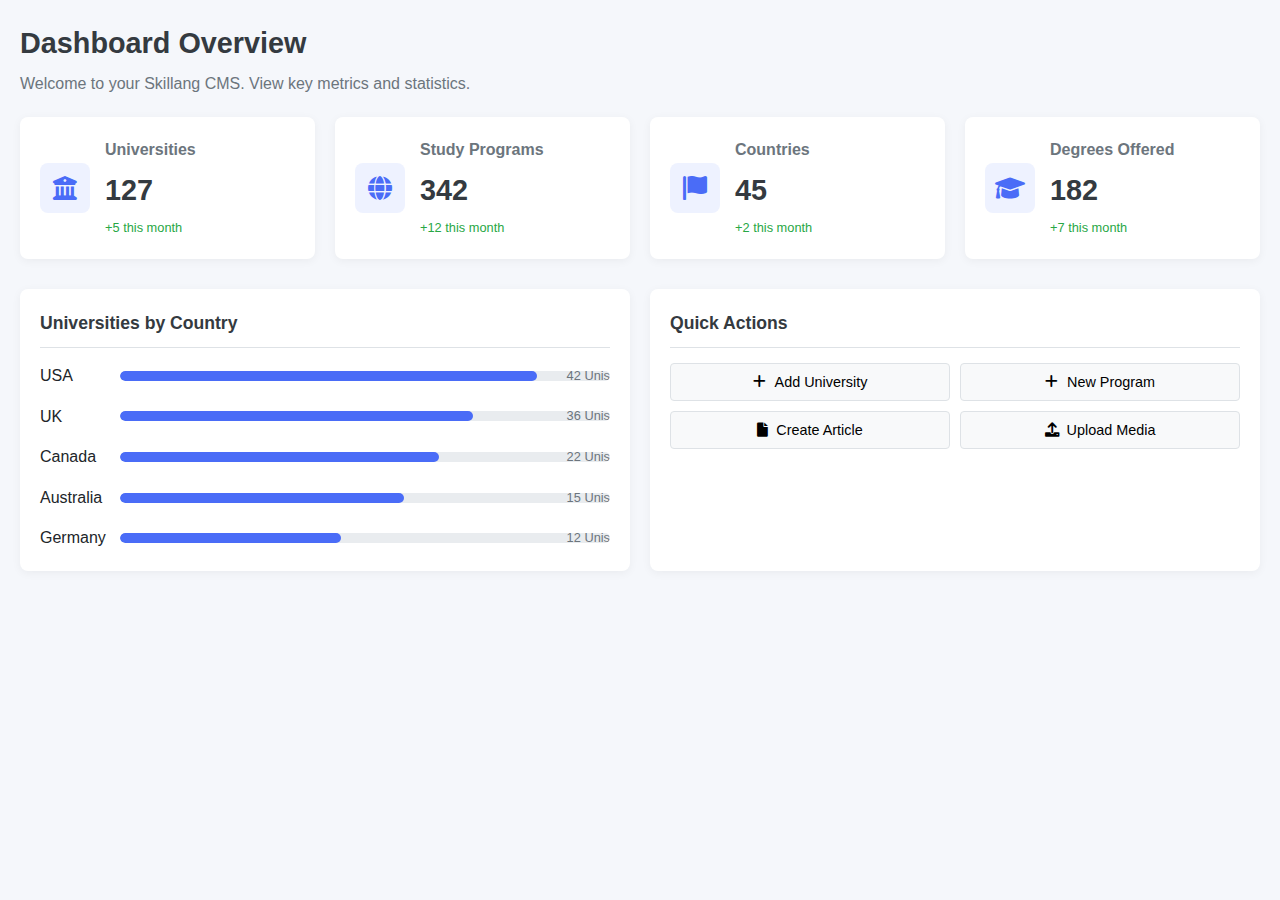
==== dashbaord.html @ cc2b6ac3 "first commit" ====
<!DOCTYPE html>
<html lang="en">
<head>
    <meta charset="UTF-8">
    <title>Dashboard</title>
    <link rel="stylesheet" href="./css/styles.css">
    <link rel="stylesheet" href="https://cdnjs.cloudflare.com/ajax/libs/font-awesome/6.0.0/css/all.min.css">
    
    <link rel="stylesheet" href="./dashboard.css">
</head>
<body>
    <section id="dashboard" class="content-section active">
                <div class="section-header">
                    <h1>Dashboard Overview</h1>
                    <p>Welcome to your Skillang CMS. View key metrics and statistics.</p>
                </div>
                
                <div class="metrics-container">
                    <div class="metric-card">
                        <div class="metric-icon"><i class="fas fa-university"></i></div>
                        <div class="metric-details">
                            <h3>Universities</h3>
                            <p class="metric-value">127</p>
                            <p class="metric-change positive">+5 this month</p>
                        </div>
                    </div>
                    <div class="metric-card">
                        <div class="metric-icon"><i class="fas fa-globe"></i></div>
                        <div class="metric-details">
                            <h3>Study Programs</h3>
                            <p class="metric-value">342</p>
                            <p class="metric-change positive">+12 this month</p>
                        </div>
                    </div>
                    <div class="metric-card">
                        <div class="metric-icon"><i class="fas fa-flag"></i></div>
                        <div class="metric-details">
                            <h3>Countries</h3>
                            <p class="metric-value">45</p>
                            <p class="metric-change positive">+2 this month</p>
                        </div>
                    </div>
                    <div class="metric-card">
                        <div class="metric-icon"><i class="fas fa-graduation-cap"></i></div>
                        <div class="metric-details">
                            <h3>Degrees Offered</h3>
                            <p class="metric-value">182</p>
                            <p class="metric-change positive">+7 this month</p>
                        </div>
                    </div>
                </div>

                <div class="dashboard-grid">
                    <div class="grid-item countries-overview">
                        <h3>Universities by Country</h3>
                        <div class="country-stats">
                            <div class="country-item">
                                <div class="country-name">USA</div>
                                <div class="country-bar">
                                    <div class="bar-fill" style="width: 85%;"></div>
                                    <span class="bar-value">42 Unis</span>
                                </div>
                            </div>
                            <div class="country-item">
                                <div class="country-name">UK</div>
                                <div class="country-bar">
                                    <div class="bar-fill" style="width: 72%;"></div>
                                    <span class="bar-value">36 Unis</span>
                                </div>
                            </div>
                            <div class="country-item">
                                <div class="country-name">Canada</div>
                                <div class="country-bar">
                                    <div class="bar-fill" style="width: 65%;"></div>
                                    <span class="bar-value">22 Unis</span>
                                </div>
                            </div>
                            <div class="country-item">
                                <div class="country-name">Australia</div>
                                <div class="country-bar">
                                    <div class="bar-fill" style="width: 58%;"></div>
                                    <span class="bar-value">15 Unis</span>
                                </div>
                            </div>
                            <div class="country-item">
                                <div class="country-name">Germany</div>
                                <div class="country-bar">
                                    <div class="bar-fill" style="width: 45%;"></div>
                                    <span class="bar-value">12 Unis</span>
                                </div>
                            </div>
                        </div>
                    </div>

                    <div class="grid-item quick-actions">
                        <h3>Quick Actions</h3>
                        <div class="action-buttons">
                            <button class="action-btn"><i class="fas fa-plus"></i> Add University</button>
                            <button class="action-btn"><i class="fas fa-plus"></i> New Program</button>
                            <button class="action-btn"><i class="fas fa-file"></i> Create Article</button>
                            <button class="action-btn"><i class="fas fa-upload"></i> Upload Media</button>
                        </div>
                    </div>
                </div>
            </section>
</body>
</html>
---- css/styles.css ----
/* Reset and Base Styles */
* {
    margin: 0;
    padding: 0;
    box-sizing: border-box;
    font-family: 'Segoe UI', Tahoma, Geneva, Verdana, sans-serif;
}

:root {
    --primary-color: #4a6cf7;
    --primary-light: #eef2ff;
    --secondary-color: #6c757d;
    --success-color: #28a745;
    --danger-color: #dc3545;
    --warning-color: #ffc107;
    --info-color: #17a2b8;
    --dark-color: #343a40;
    --light-color: #f8f9fa;
    --gray-color: #e9ecef;
    --border-color: #dee2e6;
    --text-color: #212529;
    --sidebar-width: 260px;
    --sidebar-collapsed-width: 70px;
    --header-height: 60px;
    --transition-speed: 0.3s;
}

body {
    background-color: #f5f7fb;
    color: var(--text-color);
    line-height: 1.6;
}

.container {
    display: flex;
    min-height: 100vh;
}


.action-buttons {
    display: grid;
    grid-template-columns: repeat(2, 1fr);
    gap: 10px;
}

.action-btn {
    padding: 10px 15px;
    background-color: var(--light-color);
    border: 1px solid var(--border-color);
    border-radius: 4px;
    cursor: pointer;
    font-size: 0.9rem;
    transition: all 0.2s;
    display: flex;
    align-items: center;
    justify-content: center;
}

.action-btn i {
    margin-right: 8px;
}

.action-btn:hover {
    background-color: var(--gray-color);
}

.action-btn.primary {
    background-color: var(--primary-color);
    color: white;
    border-color: var(--primary-color);
}

.action-btn.primary:hover {
    background-color: #3a57d1;
}

.section-actions {
    display: flex;
    gap: 10px;
    margin-bottom: 20px;
}

/* Sidebar Styles */
.sidebar {
    width: var(--sidebar-width);
    background-color: #ffffff;
    box-shadow: 0 0 15px rgba(0, 0, 0, 0.05);
    position: fixed;
    height: 100vh;
    transition: width var(--transition-speed);
    display: flex;
    flex-direction: column;
    z-index: 1000;
}

.sidebar.collapsed {
    width: var(--sidebar-collapsed-width);
}

.sidebar-header {
    padding: 20px;
    display: flex;
    align-items: center;
    justify-content: space-between;
    border-bottom: 1px solid var(--border-color);
}

.sidebar-header h2 {
    color: var(--primary-color);
    font-size: 1.5rem;
    transition: opacity var(--transition-speed);
}

.sidebar.collapsed .sidebar-header h2 {
    opacity: 0;
    width: 0;
    height: 0;
    overflow: hidden;
}

.toggle-btn {
    background: transparent;
    border: none;
    color: var(--secondary-color);
    font-size: 1.2rem;
    cursor: pointer;
}

.sidebar-menu {
    padding: 15px 0;
    overflow-y: auto;
    flex-grow: 1;
}

.sidebar-menu ul {
    list-style-type: none;
}

.sidebar-menu > ul > li {
    margin-bottom: 5px;
    transition: all var(--transition-speed);
}

.sidebar-menu > ul > li > a {
    display: flex;
    align-items: center;
    padding: 12px 20px;
    color: var(--secondary-color);
    text-decoration: none;
    transition: all var(--transition-speed);
}

.sidebar-menu > ul > li > a > i {
    margin-right: 15px;
    width: 20px;
    text-align: center;
}

.sidebar.collapsed .sidebar-menu > ul > li > a {
    padding: 12px 0;
    justify-content: center;
}

.sidebar.collapsed .sidebar-menu > ul > li > a > i {
    margin-right: 0;
}

.sidebar-menu > ul > li.active > a,
.sidebar-menu > ul > li > a:hover {
    color: var(--primary-color);
    background-color: var(--primary-light);
}

.sidebar-menu > ul > li > a > span {
    transition: opacity var(--transition-speed);
}

.sidebar.collapsed .sidebar-menu > ul > li > a > span {
    opacity: 0;
    width: 0;
    height: 0;
    overflow: hidden;
}

.submenu {
    padding-left: 35px;
    max-height: 0;
    overflow: hidden;
    transition: max-height var(--transition-speed);
}

.sidebar-menu > ul > li.active .submenu {
    max-height: 500px;
}

.sidebar.collapsed .submenu {
    display: none;
}

.submenu li {
    margin: 5px 0;
}

.submenu li a {
    color: var(--secondary-color);
    text-decoration: none;
    display: block;
    padding: 8px 10px;
    transition: all var(--transition-speed);
}

.submenu li a:hover {
    color: var(--primary-color);
}

.sidebar-footer {
    padding: 15px 20px;
    border-top: 1px solid var(--border-color);
    transition: all var(--transition-speed);
}

.user-info {
    display: flex;
    align-items: center;
    margin-bottom: 15px;
}

.user-avatar {
    width: 40px;
    height: 40px;
    border-radius: 50%;
    margin-right: 10px;
    object-fit: cover;
}

.user-details {
    transition: opacity var(--transition-speed);
}

.user-name {
    font-weight: 600;
    font-size: 0.9rem;
}

.user-role {
    font-size: 0.8rem;
    color: var(--secondary-color);
}

.sidebar.collapsed .user-details,
.sidebar.collapsed .logout {
    opacity: 0;
    width: 0;
    height: 0;
    overflow: hidden;
}

.logout a {
    display: flex;
    align-items: center;
    color: var(--danger-color);
    text-decoration: none;
    font-size: 0.9rem;
}

.logout a i {
    margin-right: 10px;
}

/* Main Content Styles */
body {
    font-family: Arial, sans-serif;
    margin: 0;
    padding: 0;
    display: flex;
}

.container {
    display: flex;
    width: 100%;
}
.sidebar {
    width: var(--sidebar-width);
    background-color: #ffffff;
    box-shadow: 0 0 15px rgba(0, 0, 0, 0.05);
    position: fixed;
    height: 100vh;
    transition: width var(--transition-speed);
    display: flex;
    flex-direction: column;
    z-index: 1000;
}

.sidebar.collapsed {
    width: var(--sidebar-collapsed-width);
}

.sidebar-header {
    padding: 20px;
    display: flex;
    align-items: center;
    justify-content: space-between;
    border-bottom: 1px solid var(--border-color);
}

.sidebar-header h2 {
    color: var(--primary-color);
    font-size: 1.5rem;
    transition: opacity var(--transition-speed);
}

.sidebar.collapsed .sidebar-header h2 {
    opacity: 0;
    width: 0;
    height: 0;
    overflow: hidden;
}

.toggle-btn {
    background: transparent;
    border: none;
    color: var(--secondary-color);
    font-size: 1.2rem;
    cursor: pointer;
}

.sidebar-menu {
    padding: 15px 0;
    overflow-y: auto;
    flex-grow: 1;
}

.sidebar-menu ul {
    list-style-type: none;
}

.sidebar-menu > ul > li {
    margin-bottom: 5px;
    transition: all var(--transition-speed);
}

.sidebar-menu > ul > li > a {
    display: flex;
    align-items: center;
    padding: 12px 20px;
    color: var(--secondary-color);
    text-decoration: none;
    transition: all var(--transition-speed);
}

.sidebar-menu > ul > li > a > i {
    margin-right: 15px;
    width: 20px;
    text-align: center;
}

.sidebar.collapsed .sidebar-menu > ul > li > a {
    padding: 12px 0;
    justify-content: center;
}

.sidebar.collapsed .sidebar-menu > ul > li > a > i {
    margin-right: 0;
}

.sidebar-menu > ul > li.active > a,
.sidebar-menu > ul > li > a:hover {
    color: var(--primary-color);
    background-color: var(--primary-light);
}

.sidebar-menu > ul > li > a > span {
    transition: opacity var(--transition-speed);
}

.sidebar.collapsed .sidebar-menu > ul > li > a > span {
    opacity: 0;
    width: 0;
    height: 0;
    overflow: hidden;
}

.submenu {
    padding-left: 35px;
    max-height: 0;
    overflow: hidden;
    transition: max-height var(--transition-speed);
}

.sidebar-menu > ul > li.active .submenu {
    max-height: 500px;
}

.sidebar.collapsed .submenu {
    display: none;
}

.submenu li {
    margin: 5px 0;
}

.submenu li a {
    color: var(--secondary-color);
    text-decoration: none;
    display: block;
    padding: 8px 10px;
    transition: all var(--transition-speed);
}

.submenu li a:hover {
    color: var(--primary-color);
}

.sidebar-footer {
    padding: 15px 20px;
    border-top: 1px solid var(--border-color);
    transition: all var(--transition-speed);
}

.user-info {
    display: flex;
    align-items: center;
    margin-bottom: 15px;
}

.user-avatar {
    width: 40px;
    height: 40px;
    border-radius: 50%;
    margin-right: 10px;
    object-fit: cover;
}

.user-details {
    transition: opacity var(--transition-speed);
}

.user-name {
    font-weight: 600;
    font-size: 0.9rem;
}

.user-role {
    font-size: 0.8rem;
    color: var(--secondary-color);
}

.sidebar.collapsed .user-details,
.sidebar.collapsed .logout {
    opacity: 0;
    width: 0;
    height: 0;
    overflow: hidden;
}

.logout a {
    display: flex;
    align-items: center;
    color: var(--danger-color);
    text-decoration: none;
    font-size: 0.9rem;
}

.logout a i {
    margin-right: 10px;
}

/* Main Content Styles */
.main-content {
    flex: 1;
    margin-left: var(--sidebar-width);
    transition: margin-left var(--transition-speed);
    padding: var(--header-height) 0 0 0;
}

.sidebar.collapsed ~ .main-content {
    margin-left: var(--sidebar-collapsed-width);
}

.top-header {
    position: fixed;
    top: 0;
    right: 0;
    left: var(--sidebar-width);
    height: var(--header-height);
    background-color: #ffffff;
    display: flex;
    align-items: center;
    justify-content: space-between;
    padding: 0 20px;
    box-shadow: 0 2px 5px rgba(0, 0, 0, 0.05);
    z-index: 900;
    transition: left var(--transition-speed);
}

 .pill-navigation {
            display: flex;
            gap: 10px;
            margin-bottom: 20px;
        }
        
        .pill-nav-item {
            padding: 10px 20px;
            background-color: var(--light-color);
            border-radius: 30px;
            cursor: pointer;
            font-size: 0.9rem;
            transition: all 0.2s;
        }
        
        .pill-nav-item.active {
            background-color: var(--primary-color);
            color: white;
        }
        
        .pill-nav-item:hover:not(.active) {
            background-color: var(--gray-color);
        }
        
        /* Hide submenus */
        .submenu {
            display: none;
        }

.sidebar.collapsed ~ .main-content .top-header {
    left: var(--sidebar-collapsed-width);
}
.main-content {
    /* margin-left: 250px; */
    padding: 20px;
    /* width: calc(100% - 250px); */
    /* background-color: pink !important; */
    height: 100vh;
}

iframe {
    width: 100%;
    height: 100%;
    border: none;
    
}


.top-header {
    position: fixed;
    top: 0;
    right: 0;
    left: var(--sidebar-width);
    height: var(--header-height);
    background-color: #ffffff;
    display: flex;
    align-items: center;
    justify-content: space-between;
    padding: 0 20px;
    box-shadow: 0 2px 5px rgba(0, 0, 0, 0.05);
    z-index: 900;
    transition: left var(--transition-speed);
}



.search-container {
    display: flex;
    align-items: center;
    background-color: var(--light-color);
    border-radius: 4px;
    overflow: hidden;
    width: 300px;
}

.search-container input {
    border: none;
    padding: 8px 15px;
    width: 100%;
    outline: none;
    background-color: transparent;
}

.search-container button {
    background-color: var(--primary-color);
    border: none;
    color: white;
    padding: 8px 15px;
    cursor: pointer;
}

.header-actions {
    display: flex;
    align-items: center;
}

.notification, .settings {
    position: relative;
    margin-left: 20px;
    font-size: 1.2rem;
    color: var(--secondary-color);
    cursor: pointer;
}

.badge {
    position: absolute;
    top: -5px;
    right: -5px;
    background-color: var(--danger-color);
    color: white;
    font-size: 0.7rem;
    padding: 2px 6px;
    border-radius: 50%;
}

/* Content Sections */
.content-section {
    padding: 20px;
    display: none;
}

.content-section.active {
    display: block;
    /* background-color: #17a2b8 !important; */
    width: 100% !important;
}

.section-header {
    margin-bottom: 20px;
}

.section-header h1 {
    font-size: 1.8rem;
    margin-bottom: 5px;
    color: var(--dark-color);
}

.section-header p {
    color: var(--secondary-color);
}


/* University Cards */
.university-grid {
    display: grid;
    grid-template-columns: repeat(auto-fill, minmax(300px, 1fr));
    gap: 20px;
}

.university-card {
    background-color: #ffffff;
    border-radius: 8px;
    overflow: hidden;
    box-shadow: 0 2px 10px rgba(0, 0, 0, 0.05);
    transition: all 0.3s;
}

.university-card:hover {
    transform: translateY(-5px);
    box-shadow: 0 5px 15px rgba(0, 0, 0, 0.1);
}

.university-header {
    padding: 20px;
    display: flex;
    justify-content: space-between;
    border-bottom: 1px solid var(--border-color);
}

.university-logo {
    width: 100%;
    height: 100%;
    object-fit: cover;
    border-radius: 4px;
}

.university-actions {
    display: flex;
    flex-direction: column;
    gap: 5px;
}

.btn-edit, .btn-delete {
    width: 32px;
    height: 32px;
    border-radius: 4px;
    border: none;
    /* display: flex;
    align-items: center;
    justify-content: center; */
    cursor: pointer;
    transition: all 0.2s;
    z-index: 9;
}

.btn-edit {
    background-color: var(--info-color);
    color: white;
}

.btn-delete {
    background-color: var(--danger-color);
    color: white;
}

.university-body {
    padding: 20px;
}

.university-name {
    font-size: 1.2rem;
    margin-bottom: 5px;
}

.university-location {
    color: var(--secondary-color);
    font-size: 0.9rem;
    margin-bottom: 15px;
}

.university-stats {
    display: flex;
    gap: 20px;
}

.stat-item {
    display: flex;
    flex-direction: column;
    align-items: center;
}

.stat-value {
    font-weight: 600;
    font-size: 1.2rem;
}

.stat-label {
    font-size: 0.8rem;
    color: var(--secondary-color);
}

.university-footer {
    padding: 15px 20px;
    border-top: 1px solid var(--border-color);
    display: flex;
    justify-content: center;
}

.view-details {
    background-color: var(--primary-light);
    color: var(--primary-color);
    border: none;
    padding: 8px 15px;
    border-radius: 4px;
    cursor: pointer;
    transition: all 0.2s;
}

.view-details:hover {
    background-color: var(--primary-color);
    color: white;
}

/* Placeholder content */
.placeholder-content {
    background-color: #ffffff;
    border-radius: 8px;
    padding: 50px;
    /* text-align: center; */
    color: var(--secondary-color);
    box-shadow: 0 2px 10px rgba(0, 0, 0, 0.05);
}

/* Responsive Adjustments */
@media (max-width: 1200px) {
    .dashboard-grid {
        grid-template-columns: 1fr;
    }
}

@media (max-width: 992px) {
    .sidebar {
        width: var(--sidebar-collapsed-width);
    }
    
    .sidebar.collapsed {
        width: 0;
        overflow: hidden;
    }
    
    .main-content {
        margin-left: var(--sidebar-collapsed-width);
    }
    
    .sidebar.collapsed ~ .main-content {
        margin-left: 0;
    }
    
    .top-header {
        left: var(--sidebar-collapsed-width);
    }
    
    .sidebar.collapsed ~ .main-content .top-header {
        left: 0;
    }
    
    .sidebar .sidebar-header h2,
    .sidebar .sidebar-menu > ul > li > a > span,
    .sidebar .user-details,
    .sidebar .logout {
        opacity: 0;
        width: 0;
        height: 0;
        overflow: hidden;
    }
    
    .sidebar .sidebar-menu > ul > li > a {
        padding: 12px 0;
        justify-content: center;
    }
    
    .sidebar .sidebar-menu > ul > li > a > i {
        margin-right: 0;
    }
    
    .sidebar .submenu {
        display: none;
    }
}

@media (max-width: 768px) {
    .search-container {
        width: 200px;
    }
    
    .metrics-container {
        grid-template-columns: 1fr;
    }
}

@media (max-width: 576px) {
    .section-actions {
        flex-direction: column;
    }
    
    .search-container {
        width: 150px;
    }
}
---- dashboard.css ----
.metrics-container {
    display: grid;
    grid-template-columns: repeat(auto-fill, minmax(250px, 1fr));
    gap: 20px;
    margin-bottom: 30px;
}

.metric-card {
    background-color: #ffffff;
    border-radius: 8px;
    padding: 20px;
    box-shadow: 0 2px 10px rgba(0, 0, 0, 0.05);
    display: flex;
    align-items: center;
}

.metric-icon {
    width: 50px;
    height: 50px;
    background-color: var(--primary-light);
    border-radius: 8px;
    display: flex;
    align-items: center;
    justify-content: center;
    margin-right: 15px;
    color: var(--primary-color);
    font-size: 1.5rem;
}

.metric-details {
    flex-grow: 1;
}

.metric-details h3 {
    font-size: 1rem;
    color: var(--secondary-color);
    margin-bottom: 5px;
}

.metric-value {
    font-size: 1.8rem;
    font-weight: 600;
    color: var(--dark-color);
    margin-bottom: 5px;
}

.metric-change {
    font-size: 0.8rem;
    font-weight: 500;
}

.metric-change.positive {
    color: var(--success-color);
}

.metric-change.negative {
    color: var(--danger-color);
}

.dashboard-grid {
    display: grid;
    grid-template-columns: repeat(2, 1fr);
    gap: 20px;
}

.grid-item {
    background-color: #ffffff;
    border-radius: 8px;
    padding: 20px;
    box-shadow: 0 2px 10px rgba(0, 0, 0, 0.05);
}

.grid-item h3 {
    font-size: 1.1rem;
    color: var(--dark-color);
    margin-bottom: 15px;
    padding-bottom: 10px;
    border-bottom: 1px solid var(--border-color);
}

.chart {
    width: 100%;
    height: 250px;
}

.chart-placeholder {
    height: 100%;
    display: flex;
    align-items: center;
    justify-content: center;
    color: var(--secondary-color);
    background-color: var(--light-color);
    border-radius: 4px;
}

.activity-list {
    list-style-type: none;
}

.activity-list li {
    display: flex;
    align-items: center;
    padding: 10px 0;
    border-bottom: 1px solid var(--border-color);
}

.activity-list li:last-child {
    border-bottom: none;
}

.activity-time {
    font-size: 0.8rem;
    color: var(--secondary-color);
    width: 80px;
}

.activity-icon {
    width: 30px;
    height: 30px;
    background-color: var(--primary-light);
    border-radius: 50%;
    display: flex;
    align-items: center;
    justify-content: center;
    margin-right: 10px;
    color: var(--primary-color);
}

.activity-description {
    flex-grow: 1;
    font-size: 0.9rem;
}

.country-stats {
    display: flex;
    flex-direction: column;
    gap: 15px;
}

.country-item {
    display: flex;
    align-items: center;
}

.country-name {
    width: 80px;
    font-weight: 500;
}

.country-bar {
    flex-grow: 1;
    height: 10px;
    background-color: var(--gray-color);
    border-radius: 5px;
    position: relative;
    overflow: hidden;
}

.bar-fill {
    height: 100%;
    background-color: var(--primary-color);
    border-radius: 5px;
}

.bar-value {
    position: absolute;
    right: 0;
    top: -5px;
    font-size: 0.8rem;
    color: var(--secondary-color);
}
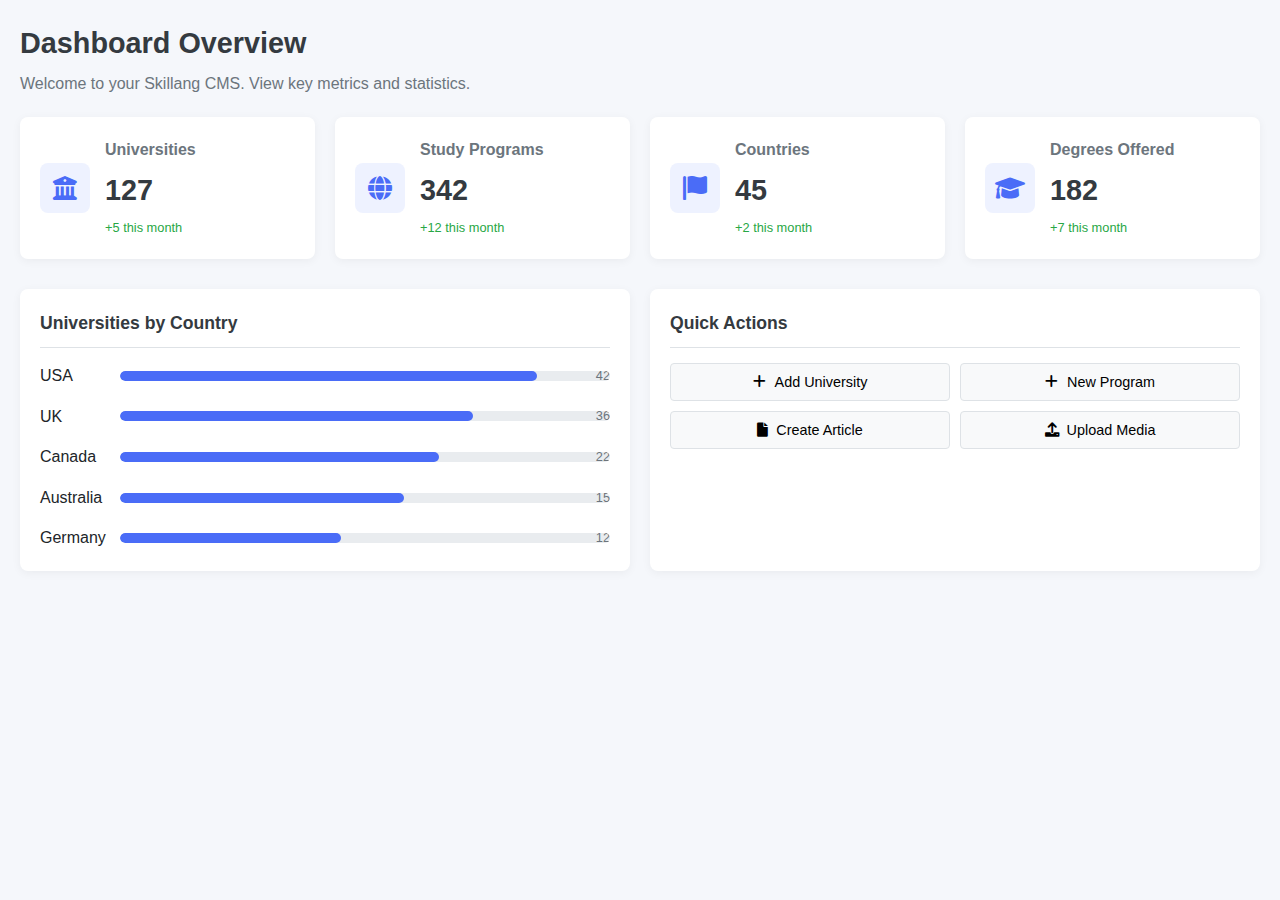
==== commit 13f47d6d: "uni deleted" ====
--- a/dashbaord.html
+++ b/dashbaord.html
@@ -58,35 +58,35 @@
                                 <div class="country-name">USA</div>
                                 <div class="country-bar">
                                     <div class="bar-fill" style="width: 85%;"></div>
-                                    <span class="bar-value">42 Unis</span>
+                                    <span class="bar-value">42 </span>
                                 </div>
                             </div>
                             <div class="country-item">
                                 <div class="country-name">UK</div>
                                 <div class="country-bar">
                                     <div class="bar-fill" style="width: 72%;"></div>
-                                    <span class="bar-value">36 Unis</span>
+                                    <span class="bar-value">36 </span>
                                 </div>
                             </div>
                             <div class="country-item">
                                 <div class="country-name">Canada</div>
                                 <div class="country-bar">
                                     <div class="bar-fill" style="width: 65%;"></div>
-                                    <span class="bar-value">22 Unis</span>
+                                    <span class="bar-value">22 </span>
                                 </div>
                             </div>
                             <div class="country-item">
                                 <div class="country-name">Australia</div>
                                 <div class="country-bar">
                                     <div class="bar-fill" style="width: 58%;"></div>
-                                    <span class="bar-value">15 Unis</span>
+                                    <span class="bar-value">15 </span>
                                 </div>
                             </div>
                             <div class="country-item">
                                 <div class="country-name">Germany</div>
                                 <div class="country-bar">
                                     <div class="bar-fill" style="width: 45%;"></div>
-                                    <span class="bar-value">12 Unis</span>
+                                    <span class="bar-value">12 </span>
                                 </div>
                             </div>
                         </div>
